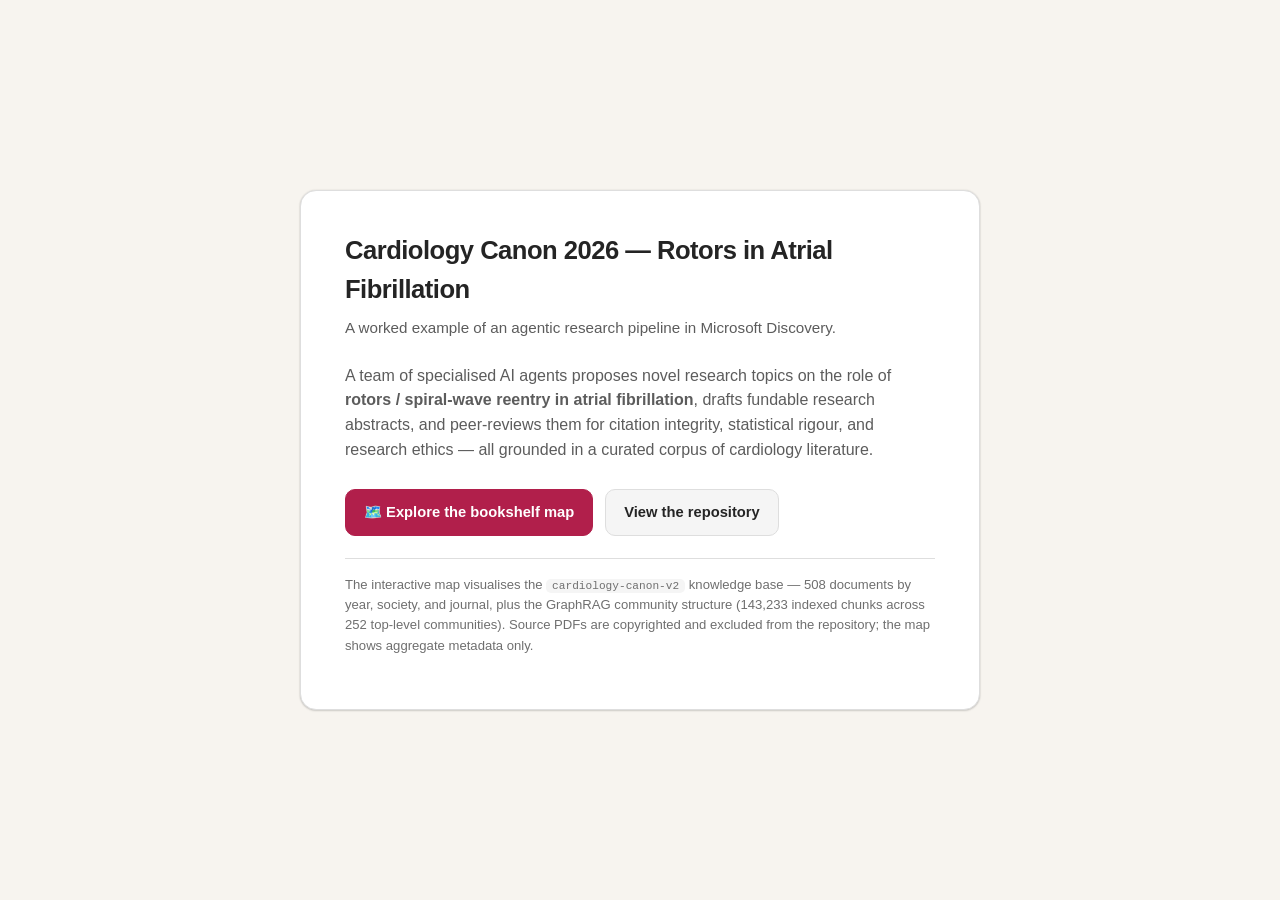
==== index.html @ 566639f8 "Add GitHub Pages landing page and .nojekyll Root index.html links to the interactive bookshelf map; " ====
<!DOCTYPE html>
<html lang="en">
<head>
<meta charset="UTF-8" />
<meta name="viewport" content="width=device-width, initial-scale=1.0" />
<title>Cardiology Canon 2026 — Rotors in Atrial Fibrillation</title>
<script>
  (() => {
    const param = new URLSearchParams(window.location.search).get("scoutTheme");
    const theme =
      param || (window.matchMedia("(prefers-color-scheme: dark)").matches ? "dark" : "light");
    document.documentElement.setAttribute("data-theme", theme);
  })();
</script>
<style>
:root {
  color-scheme: light;
  --cp-bg: #f7f4ef;
  --cp-surface: #ffffff;
  --cp-surface-soft: #f5f5f5;
  --cp-border: #dedede;
  --cp-text: #242424;
  --cp-text-muted: #5c5c5c;
  --cp-text-soft: #6f6f6f;
  --cp-accent: #b11f4b;
  --cp-accent-hover: #9a1a41;
  --cp-accent-soft: rgba(177, 31, 75, 0.08);
  --cp-accent-fg: #ffffff;
}
html[data-theme="dark"] {
  color-scheme: dark;
  --cp-bg: #3d3b3a;
  --cp-surface: #292929;
  --cp-surface-soft: #2e2e2e;
  --cp-border: #474747;
  --cp-text: #dedede;
  --cp-text-muted: #919191;
  --cp-text-soft: #b0b0b0;
  --cp-accent: #fd8ea1;
  --cp-accent-hover: #fb7b91;
  --cp-accent-soft: rgba(253, 142, 161, 0.14);
  --cp-accent-fg: #1a1a1a;
}
* { box-sizing: border-box; }
body {
  margin: 0; min-height: 100vh;
  display: flex; align-items: center; justify-content: center;
  font-family: "Segoe UI", Aptos, Calibri, -apple-system, BlinkMacSystemFont, sans-serif;
  background: var(--cp-bg); color: var(--cp-text); line-height: 1.55;
}
.card {
  max-width: 680px; margin: 24px; padding: 40px 44px;
  background: var(--cp-surface); border: 1px solid var(--cp-border);
  border-radius: 16px; box-shadow: 0 0 2px rgba(0,0,0,0.12), 0 1px 2px rgba(0,0,0,0.14);
}
h1 { margin: 0 0 6px; font-size: 1.6rem; letter-spacing: -0.02em; }
.tag { color: var(--cp-text-muted); margin: 0 0 24px; font-size: 0.95rem; }
p { color: var(--cp-text-muted); }
.actions { display: flex; flex-wrap: wrap; gap: 12px; margin: 26px 0 6px; }
a.btn {
  display: inline-flex; align-items: center; gap: 8px;
  padding: 11px 18px; border-radius: 10px; text-decoration: none;
  font-weight: 600; font-size: 0.92rem; border: 1px solid var(--cp-border);
}
a.primary { background: var(--cp-accent); color: var(--cp-accent-fg); border-color: var(--cp-accent); }
a.primary:hover { background: var(--cp-accent-hover); }
a.ghost { background: var(--cp-surface-soft); color: var(--cp-text); }
a.ghost:hover { border-color: var(--cp-accent); }
.note { margin-top: 22px; font-size: 0.82rem; color: var(--cp-text-soft); border-top: 1px solid var(--cp-border); padding-top: 16px; }
code { font-family: Consolas, "Courier New", monospace; background: var(--cp-surface-soft); padding: 1px 6px; border-radius: 5px; font-size: 0.85em; }
</style>
</head>
<body>
  <div class="card">
    <h1>Cardiology Canon 2026 &mdash; Rotors in Atrial Fibrillation</h1>
    <p class="tag">A worked example of an agentic research pipeline in Microsoft Discovery.</p>
    <p>
      A team of specialised AI agents proposes novel research topics on the role of
      <strong>rotors / spiral-wave reentry in atrial fibrillation</strong>, drafts fundable
      research abstracts, and peer-reviews them for citation integrity, statistical rigour,
      and research ethics &mdash; all grounded in a curated corpus of cardiology literature.
    </p>
    <div class="actions">
      <a class="btn primary" href="evaluation/bookshelf-map.html">&#128506;&#65039; Explore the bookshelf map</a>
      <a class="btn ghost" href="https://github.com/aslibass/rotorsatrialfib">View the repository</a>
    </div>
    <p class="note">
      The interactive map visualises the <code>cardiology-canon-v2</code> knowledge base &mdash;
      508 documents by year, society, and journal, plus the GraphRAG community structure
      (143,233 indexed chunks across 252 top-level communities). Source PDFs are copyrighted
      and excluded from the repository; the map shows aggregate metadata only.
    </p>
  </div>
</body>
</html>
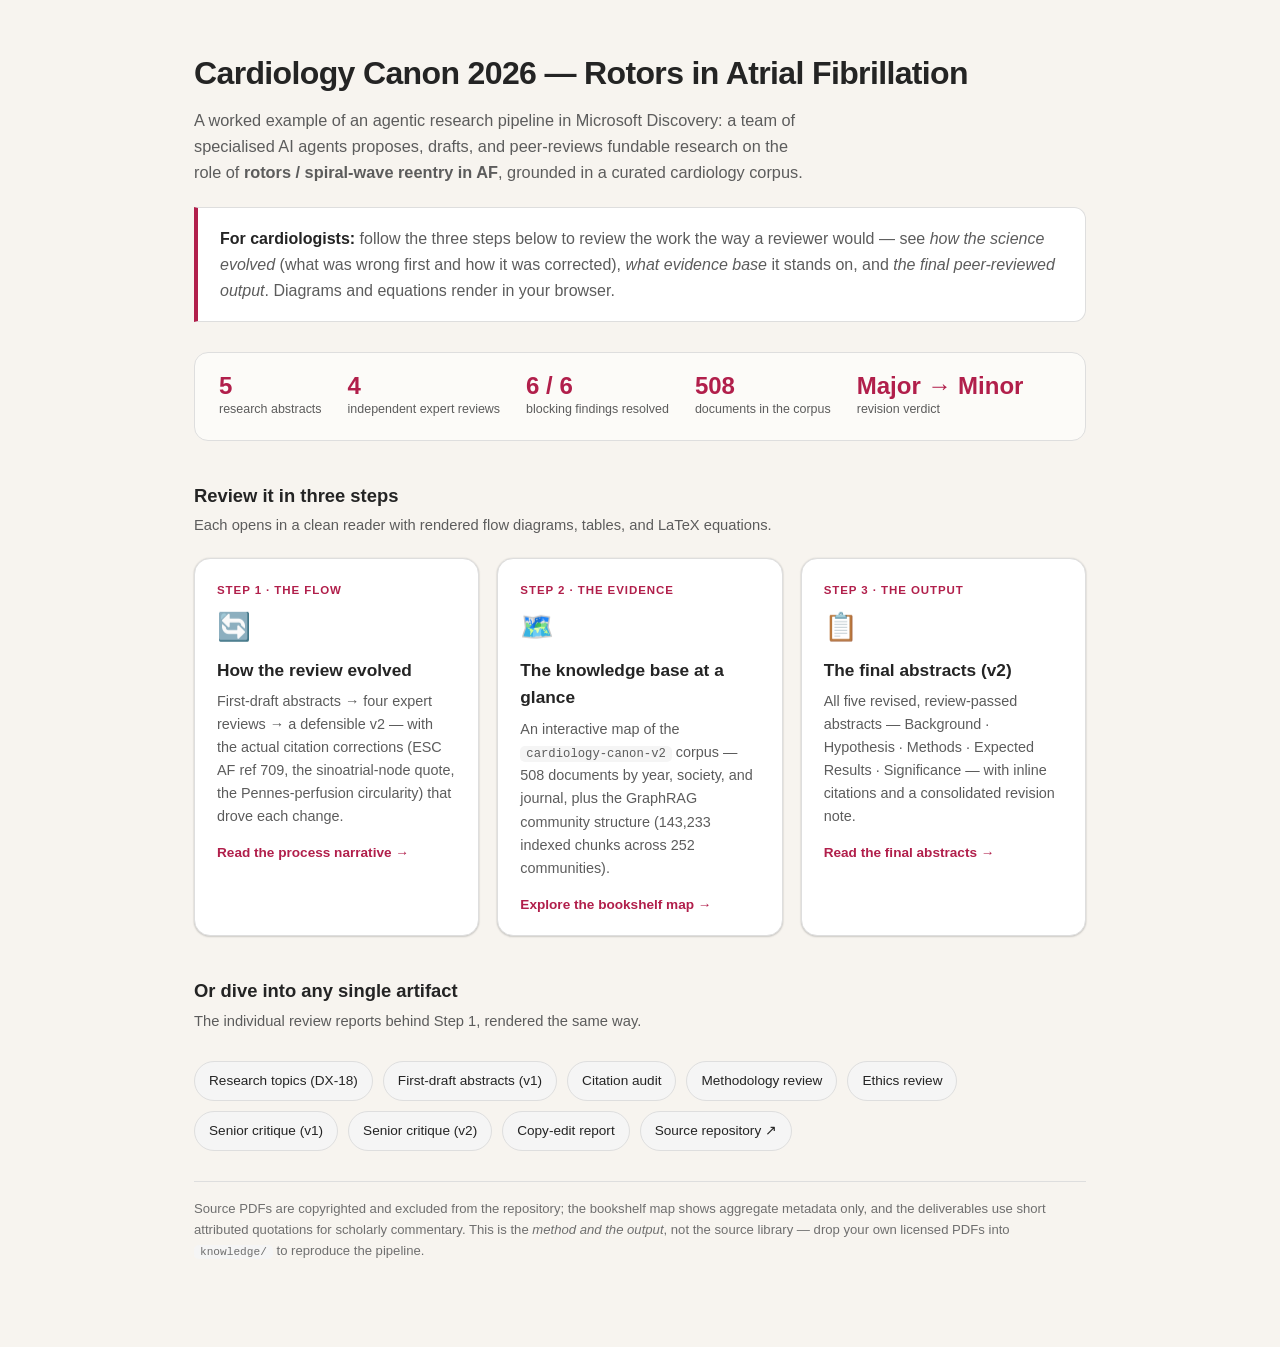
==== commit b3e7d631: "Add rendered document reader and cardiologist review journey for GitHub Pages reader.html renders an" ====
--- a/index.html
+++ b/index.html
@@ -16,6 +16,7 @@
 :root {
   color-scheme: light;
   --cp-bg: #f7f4ef;
+  --cp-bg-elevated: #fcfbf8;
   --cp-surface: #ffffff;
   --cp-surface-soft: #f5f5f5;
   --cp-border: #dedede;
@@ -30,6 +31,7 @@
 html[data-theme="dark"] {
   color-scheme: dark;
   --cp-bg: #3d3b3a;
+  --cp-bg-elevated: #343231;
   --cp-surface: #292929;
   --cp-surface-soft: #2e2e2e;
   --cp-border: #474747;
@@ -43,53 +45,116 @@
 }
 * { box-sizing: border-box; }
 body {
-  margin: 0; min-height: 100vh;
-  display: flex; align-items: center; justify-content: center;
+  margin: 0;
   font-family: "Segoe UI", Aptos, Calibri, -apple-system, BlinkMacSystemFont, sans-serif;
-  background: var(--cp-bg); color: var(--cp-text); line-height: 1.55;
+  background: var(--cp-bg); color: var(--cp-text); line-height: 1.6;
 }
-.card {
-  max-width: 680px; margin: 24px; padding: 40px 44px;
-  background: var(--cp-surface); border: 1px solid var(--cp-border);
-  border-radius: 16px; box-shadow: 0 0 2px rgba(0,0,0,0.12), 0 1px 2px rgba(0,0,0,0.14);
+.wrap { max-width: 940px; margin: 0 auto; padding: 48px 24px 72px; }
+header { margin-bottom: 8px; }
+h1 { margin: 0 0 8px; font-size: 2rem; letter-spacing: -0.02em; }
+.tag { color: var(--cp-text-muted); margin: 0; font-size: 1.02rem; max-width: 68ch; }
+.lede {
+  margin: 22px 0 8px; padding: 18px 22px; background: var(--cp-surface); color: var(--cp-text-muted);
+  border: 1px solid var(--cp-border); border-left: 4px solid var(--cp-accent); border-radius: 0 12px 12px 0;
 }
-h1 { margin: 0 0 6px; font-size: 1.6rem; letter-spacing: -0.02em; }
-.tag { color: var(--cp-text-muted); margin: 0 0 24px; font-size: 0.95rem; }
-p { color: var(--cp-text-muted); }
-.actions { display: flex; flex-wrap: wrap; gap: 12px; margin: 26px 0 6px; }
-a.btn {
-  display: inline-flex; align-items: center; gap: 8px;
-  padding: 11px 18px; border-radius: 10px; text-decoration: none;
-  font-weight: 600; font-size: 0.92rem; border: 1px solid var(--cp-border);
+.lede strong { color: var(--cp-text); }
+h2.section { font-size: 1.15rem; margin: 40px 0 4px; }
+.section-sub { color: var(--cp-text-muted); margin: 0 0 20px; font-size: 0.92rem; }
+.steps { display: grid; grid-template-columns: repeat(3, 1fr); gap: 18px; }
+@media (max-width: 820px) { .steps { grid-template-columns: 1fr; } }
+a.step {
+  display: flex; flex-direction: column; text-decoration: none; color: inherit;
+  background: var(--cp-surface); border: 1px solid var(--cp-border); border-radius: 16px;
+  padding: 22px 22px 20px; transition: border-color 0.15s, transform 0.15s;
+  box-shadow: 0 0 2px rgba(0,0,0,0.12), 0 1px 2px rgba(0,0,0,0.14);
 }
-a.primary { background: var(--cp-accent); color: var(--cp-accent-fg); border-color: var(--cp-accent); }
-a.primary:hover { background: var(--cp-accent-hover); }
-a.ghost { background: var(--cp-surface-soft); color: var(--cp-text); }
-a.ghost:hover { border-color: var(--cp-accent); }
-.note { margin-top: 22px; font-size: 0.82rem; color: var(--cp-text-soft); border-top: 1px solid var(--cp-border); padding-top: 16px; }
+a.step:hover { border-color: var(--cp-accent); transform: translateY(-2px); }
+.step .kicker { font-size: 0.72rem; font-weight: 700; letter-spacing: 0.08em; text-transform: uppercase; color: var(--cp-accent); }
+.step .icon { font-size: 1.7rem; margin: 6px 0 8px; }
+.step h3 { margin: 0 0 6px; font-size: 1.08rem; }
+.step p { margin: 0; font-size: 0.9rem; color: var(--cp-text-muted); }
+.step .go { margin-top: 14px; font-size: 0.85rem; font-weight: 600; color: var(--cp-accent); }
+.kpis { display: flex; flex-wrap: wrap; gap: 26px; margin: 30px 0 4px; padding: 20px 24px; background: var(--cp-bg-elevated); border: 1px solid var(--cp-border); border-radius: 14px; }
+.kpi .num { font-size: 1.5rem; font-weight: 700; color: var(--cp-accent); line-height: 1.1; }
+.kpi .lbl { font-size: 0.78rem; color: var(--cp-text-muted); }
+.morelinks { margin-top: 28px; display: flex; flex-wrap: wrap; gap: 10px; }
+a.chip { text-decoration: none; font-size: 0.85rem; padding: 8px 14px; border-radius: 999px; border: 1px solid var(--cp-border); background: var(--cp-surface-soft); color: var(--cp-text); }
+a.chip:hover { border-color: var(--cp-accent); color: var(--cp-accent); }
+.note { margin-top: 30px; font-size: 0.82rem; color: var(--cp-text-soft); border-top: 1px solid var(--cp-border); padding-top: 16px; }
 code { font-family: Consolas, "Courier New", monospace; background: var(--cp-surface-soft); padding: 1px 6px; border-radius: 5px; font-size: 0.85em; }
 </style>
 </head>
 <body>
-  <div class="card">
+<div class="wrap">
+  <header>
     <h1>Cardiology Canon 2026 &mdash; Rotors in Atrial Fibrillation</h1>
-    <p class="tag">A worked example of an agentic research pipeline in Microsoft Discovery.</p>
-    <p>
-      A team of specialised AI agents proposes novel research topics on the role of
-      <strong>rotors / spiral-wave reentry in atrial fibrillation</strong>, drafts fundable
-      research abstracts, and peer-reviews them for citation integrity, statistical rigour,
-      and research ethics &mdash; all grounded in a curated corpus of cardiology literature.
-    </p>
-    <div class="actions">
-      <a class="btn primary" href="evaluation/bookshelf-map.html">&#128506;&#65039; Explore the bookshelf map</a>
-      <a class="btn ghost" href="https://github.com/aslibass/rotorsatrialfib">View the repository</a>
-    </div>
-    <p class="note">
-      The interactive map visualises the <code>cardiology-canon-v2</code> knowledge base &mdash;
-      508 documents by year, society, and journal, plus the GraphRAG community structure
-      (143,233 indexed chunks across 252 top-level communities). Source PDFs are copyrighted
-      and excluded from the repository; the map shows aggregate metadata only.
-    </p>
+    <p class="tag">A worked example of an agentic research pipeline in Microsoft Discovery: a team of
+      specialised AI agents proposes, drafts, and peer-reviews fundable research on the role of
+      <strong>rotors / spiral-wave reentry in AF</strong>, grounded in a curated cardiology corpus.</p>
+  </header>
+
+  <div class="lede">
+    <strong>For cardiologists:</strong> follow the three steps below to review the work the way a reviewer would &mdash;
+    see <em>how the science evolved</em> (what was wrong first and how it was corrected), <em>what evidence base</em>
+    it stands on, and <em>the final peer-reviewed output</em>. Diagrams and equations render in your browser.
   </div>
+
+  <div class="kpis">
+    <div class="kpi"><div class="num">5</div><div class="lbl">research abstracts</div></div>
+    <div class="kpi"><div class="num">4</div><div class="lbl">independent expert reviews</div></div>
+    <div class="kpi"><div class="num">6 / 6</div><div class="lbl">blocking findings resolved</div></div>
+    <div class="kpi"><div class="num">508</div><div class="lbl">documents in the corpus</div></div>
+    <div class="kpi"><div class="num">Major &rarr; Minor</div><div class="lbl">revision verdict</div></div>
+  </div>
+
+  <h2 class="section">Review it in three steps</h2>
+  <p class="section-sub">Each opens in a clean reader with rendered flow diagrams, tables, and LaTeX equations.</p>
+  <div class="steps">
+    <a class="step" href="reader.html?doc=process-narrative">
+      <span class="kicker">Step 1 &middot; The flow</span>
+      <span class="icon">&#128260;</span>
+      <h3>How the review evolved</h3>
+      <p>First-draft abstracts &rarr; four expert reviews &rarr; a defensible v2 &mdash; with the actual citation
+         corrections (ESC AF ref 709, the sinoatrial-node quote, the Pennes-perfusion circularity) that drove each change.</p>
+      <span class="go">Read the process narrative &rarr;</span>
+    </a>
+    <a class="step" href="evaluation/bookshelf-map.html">
+      <span class="kicker">Step 2 &middot; The evidence</span>
+      <span class="icon">&#128506;&#65039;</span>
+      <h3>The knowledge base at a glance</h3>
+      <p>An interactive map of the <code>cardiology-canon-v2</code> corpus &mdash; 508 documents by year, society,
+         and journal, plus the GraphRAG community structure (143,233 indexed chunks across 252 communities).</p>
+      <span class="go">Explore the bookshelf map &rarr;</span>
+    </a>
+    <a class="step" href="reader.html?doc=abstracts-v2">
+      <span class="kicker">Step 3 &middot; The output</span>
+      <span class="icon">&#128203;</span>
+      <h3>The final abstracts (v2)</h3>
+      <p>All five revised, review-passed abstracts &mdash; Background &middot; Hypothesis &middot; Methods &middot;
+         Expected Results &middot; Significance &mdash; with inline citations and a consolidated revision note.</p>
+      <span class="go">Read the final abstracts &rarr;</span>
+    </a>
+  </div>
+
+  <h2 class="section">Or dive into any single artifact</h2>
+  <p class="section-sub">The individual review reports behind Step 1, rendered the same way.</p>
+  <div class="morelinks">
+    <a class="chip" href="reader.html?doc=topics">Research topics (DX-18)</a>
+    <a class="chip" href="reader.html?doc=abstracts-v1">First-draft abstracts (v1)</a>
+    <a class="chip" href="reader.html?doc=citation-audit">Citation audit</a>
+    <a class="chip" href="reader.html?doc=methodology">Methodology review</a>
+    <a class="chip" href="reader.html?doc=ethics">Ethics review</a>
+    <a class="chip" href="reader.html?doc=critique-v1">Senior critique (v1)</a>
+    <a class="chip" href="reader.html?doc=critique-v2">Senior critique (v2)</a>
+    <a class="chip" href="reader.html?doc=copyedit">Copy-edit report</a>
+    <a class="chip" href="https://github.com/aslibass/rotorsatrialfib">Source repository &#8599;</a>
+  </div>
+
+  <p class="note">
+    Source PDFs are copyrighted and excluded from the repository; the bookshelf map shows aggregate metadata only,
+    and the deliverables use short attributed quotations for scholarly commentary. This is the <em>method and the output</em>,
+    not the source library &mdash; drop your own licensed PDFs into <code>knowledge/</code> to reproduce the pipeline.
+  </p>
+</div>
 </body>
 </html>
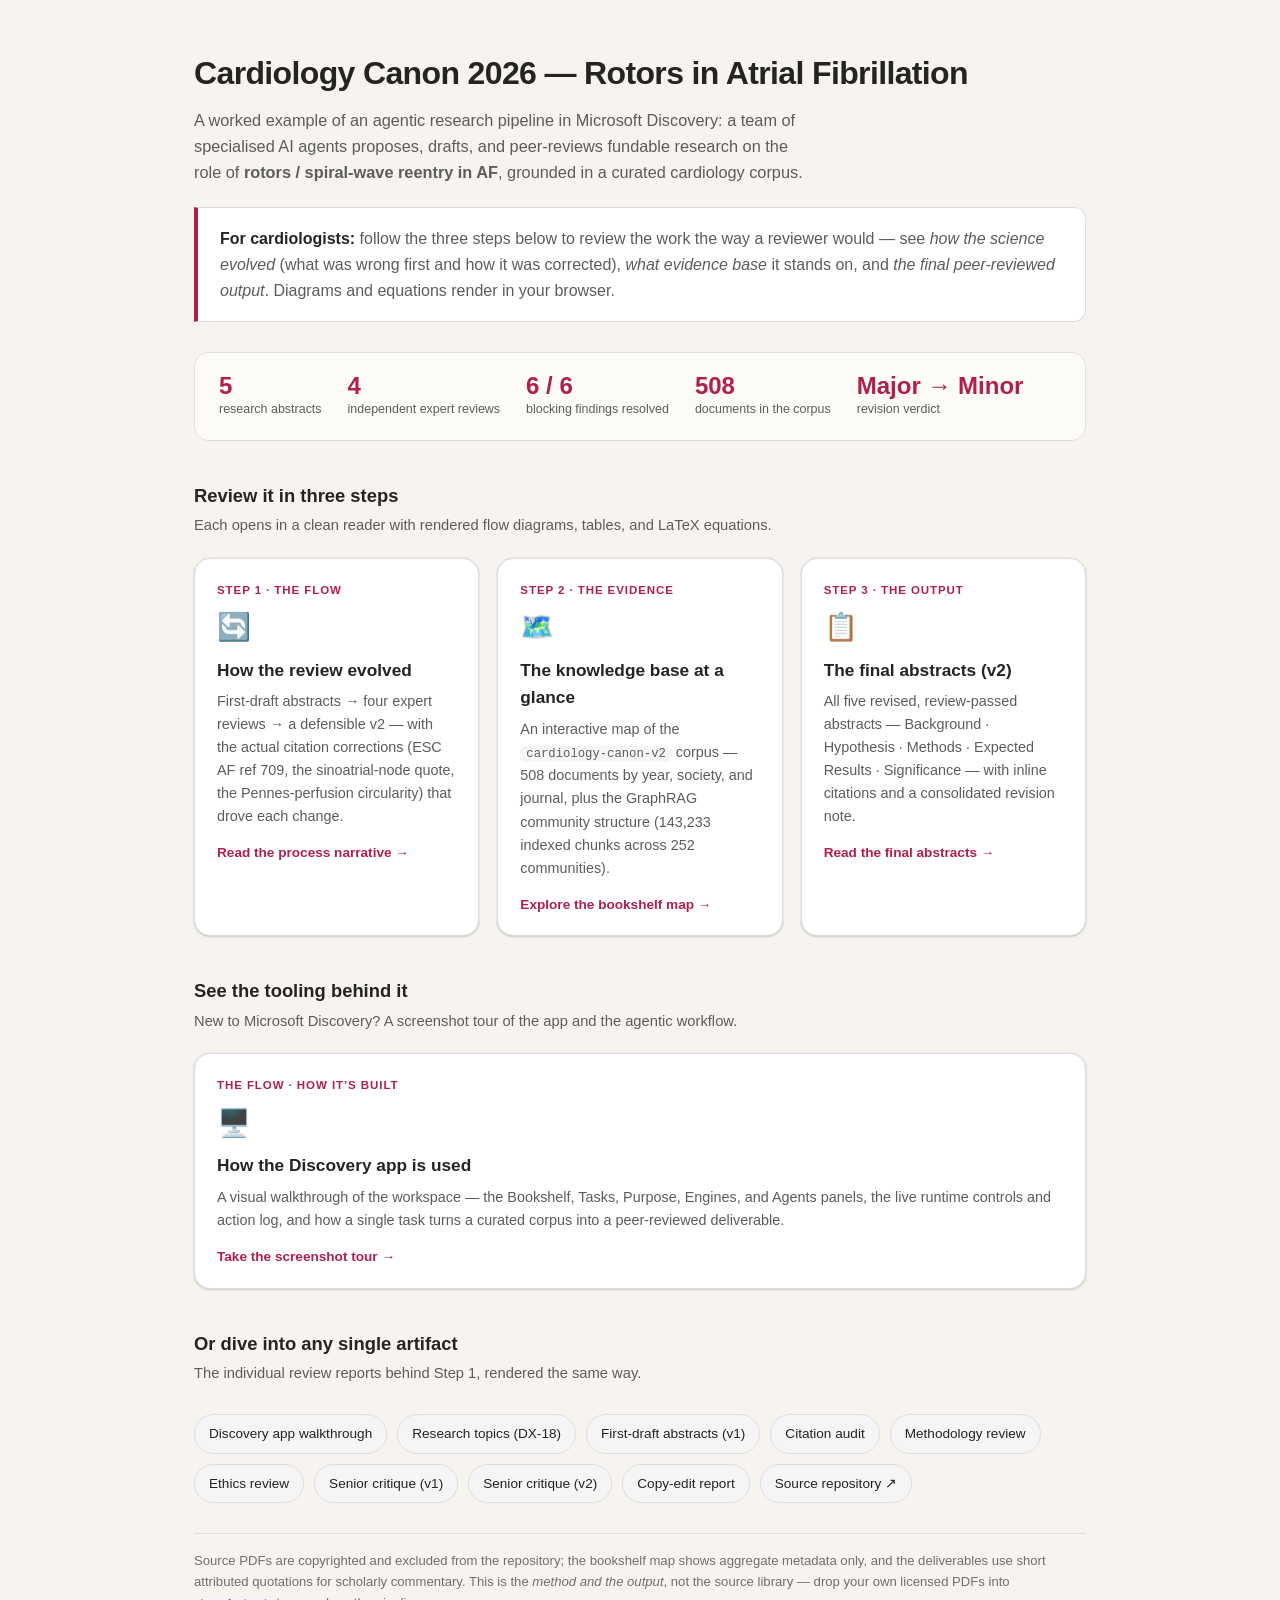
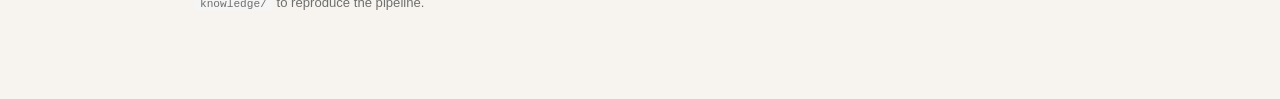
==== commit 503e19ea: "Add Discovery app visual walkthrough to docs and Pages site Co-authored-by: Copilot <223556219+Copil" ====
--- a/index.html
+++ b/index.html
@@ -136,9 +136,24 @@
     </a>
   </div>
 
+  <h2 class="section">See the tooling behind it</h2>
+  <p class="section-sub">New to Microsoft Discovery? A screenshot tour of the app and the agentic workflow.</p>
+  <div class="steps" style="grid-template-columns: 1fr;">
+    <a class="step" href="reader.html?doc=walkthrough">
+      <span class="kicker">The flow &middot; how it&rsquo;s built</span>
+      <span class="icon">&#128421;&#65039;</span>
+      <h3>How the Discovery app is used</h3>
+      <p>A visual walkthrough of the workspace &mdash; the Bookshelf, Tasks, Purpose, Engines, and Agents panels,
+         the live runtime controls and action log, and how a single task turns a curated corpus into a
+         peer-reviewed deliverable.</p>
+      <span class="go">Take the screenshot tour &rarr;</span>
+    </a>
+  </div>
+
   <h2 class="section">Or dive into any single artifact</h2>
   <p class="section-sub">The individual review reports behind Step 1, rendered the same way.</p>
   <div class="morelinks">
+    <a class="chip" href="reader.html?doc=walkthrough">Discovery app walkthrough</a>
     <a class="chip" href="reader.html?doc=topics">Research topics (DX-18)</a>
     <a class="chip" href="reader.html?doc=abstracts-v1">First-draft abstracts (v1)</a>
     <a class="chip" href="reader.html?doc=citation-audit">Citation audit</a>
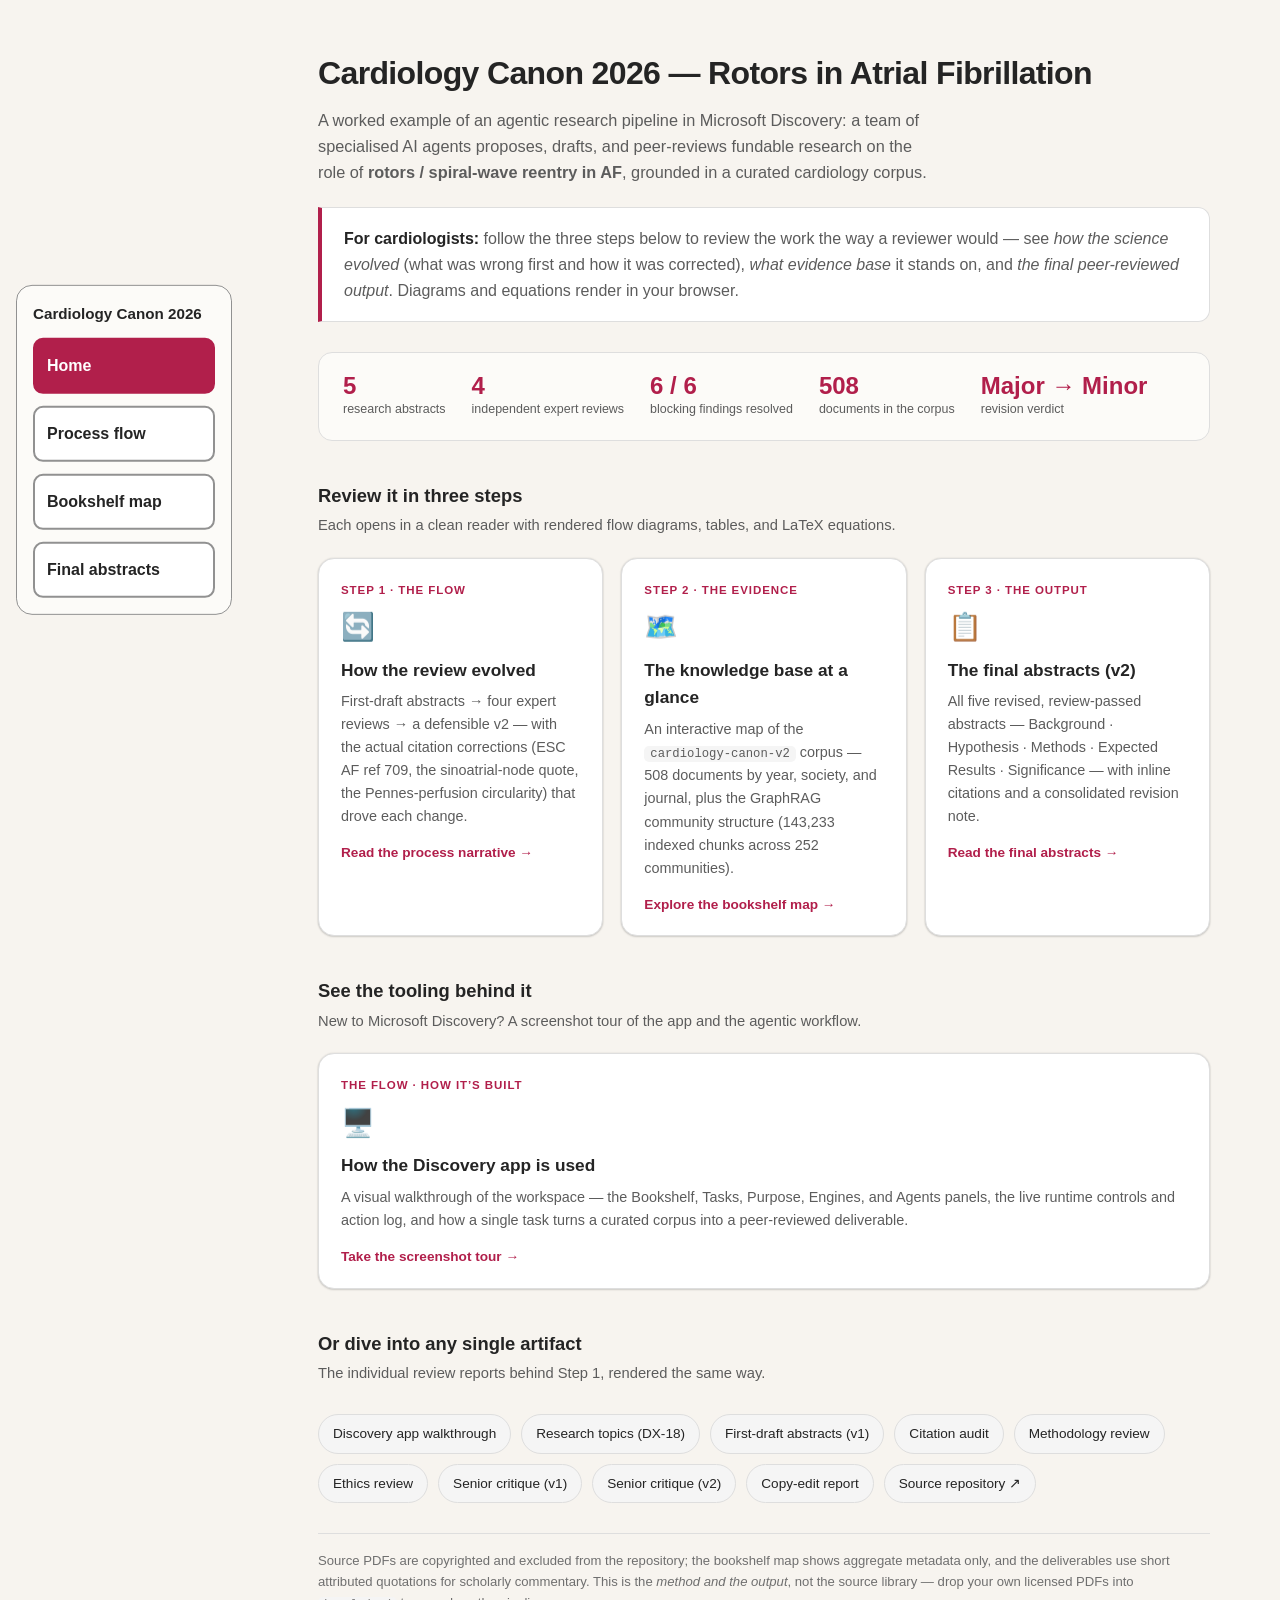
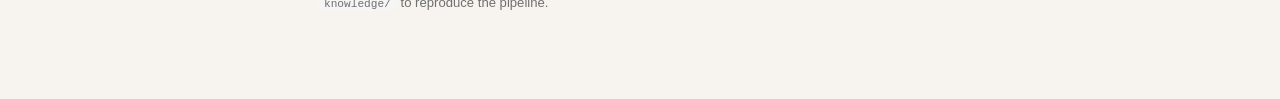
==== commit bfa59f93: "Add responsive left-side website navigation Co-authored-by: Copilot App <223556219+Copilot@users.nor" ====
--- a/index.html
+++ b/index.html
@@ -83,8 +83,16 @@
 .note { margin-top: 30px; font-size: 0.82rem; color: var(--cp-text-soft); border-top: 1px solid var(--cp-border); padding-top: 16px; }
 code { font-family: Consolas, "Courier New", monospace; background: var(--cp-surface-soft); padding: 1px 6px; border-radius: 5px; font-size: 0.85em; }
 </style>
+<link rel="stylesheet" href="site-navigation.css" />
 </head>
 <body>
+<nav class="site-nav" aria-label="Main navigation">
+  <span class="brand">Cardiology Canon 2026</span>
+  <a href="index.html" aria-current="page">Home</a>
+  <a href="reader.html?doc=process-narrative">Process flow</a>
+  <a href="evaluation/bookshelf-map.html">Bookshelf map</a>
+  <a href="reader.html?doc=abstracts-v2">Final abstracts</a>
+</nav>
 <div class="wrap">
   <header>
     <h1>Cardiology Canon 2026 &mdash; Rotors in Atrial Fibrillation</h1>
--- a/site-navigation.css
+++ b/site-navigation.css
@@ -0,0 +1,131 @@
+:root {
+  color-scheme: light;
+  --cp-bg: #f7f4ef;
+  --cp-bg-elevated: #fcfbf8;
+  --cp-surface: #ffffff;
+  --cp-surface-soft: #f5f5f5;
+  --cp-border: #dedede;
+  --cp-border-strong: #919191;
+  --cp-text: #242424;
+  --cp-text-muted: #5c5c5c;
+  --cp-text-soft: #6f6f6f;
+  --cp-accent: #b11f4b;
+  --cp-accent-hover: #9a1a41;
+  --cp-accent-soft: rgba(177, 31, 75, 0.08);
+  --cp-accent-fg: #ffffff;
+  --cp-success: #16a34a;
+  --cp-danger: #dc2626;
+  --cp-warning: #f59e0b;
+  --cp-link: #0078d4;
+  --cp-shadow: 0 18px 48px rgba(0, 0, 0, 0.12);
+  --cp-overlay: rgba(255, 255, 255, 0.8);
+  --cp-panel: rgba(255, 255, 255, 0.86);
+  --cp-panel-strong: rgba(255, 255, 255, 0.96);
+  --cp-sheen: rgba(255, 255, 255, 0.55);
+  --cp-highlight: rgba(177, 31, 75, 0.12);
+}
+html[data-theme="dark"] {
+  color-scheme: dark;
+  --cp-bg: #3d3b3a;
+  --cp-bg-elevated: #343231;
+  --cp-surface: #292929;
+  --cp-surface-soft: #2e2e2e;
+  --cp-border: #474747;
+  --cp-border-strong: #5f5f5f;
+  --cp-text: #dedede;
+  --cp-text-muted: #919191;
+  --cp-text-soft: #b0b0b0;
+  --cp-accent: #fd8ea1;
+  --cp-accent-hover: #fb7b91;
+  --cp-accent-soft: rgba(253, 142, 161, 0.14);
+  --cp-accent-fg: #1a1a1a;
+  --cp-success: #4ade80;
+  --cp-danger: #f87171;
+  --cp-warning: #fbbf24;
+  --cp-link: #4da6ff;
+  --cp-shadow: 0 18px 48px rgba(0, 0, 0, 0.32);
+  --cp-overlay: rgba(41, 41, 41, 0.88);
+  --cp-panel: rgba(41, 41, 41, 0.72);
+  --cp-panel-strong: rgba(41, 41, 41, 0.96);
+  --cp-sheen: rgba(255, 255, 255, 0.04);
+  --cp-highlight: rgba(253, 142, 161, 0.12);
+}
+
+body { padding-left: 248px; }
+.site-nav {
+  position: fixed;
+  left: 16px;
+  top: 50%;
+  transform: translateY(-50%);
+  z-index: 20;
+  width: 216px;
+  max-height: calc(100dvh - 160px);
+  overflow-y: auto;
+  display: flex;
+  flex-direction: column;
+  gap: 12px;
+  padding: 16px;
+  background: var(--cp-bg-elevated);
+  border: 1px solid var(--cp-border-strong);
+  border-radius: 16px;
+}
+.site-nav .brand { font-size: 0.95rem; font-weight: 700; }
+.site-nav a {
+  display: flex;
+  align-items: center;
+  min-height: 56px;
+  padding: 12px;
+  border: 2px solid var(--cp-border-strong);
+  border-radius: 0.625rem;
+  background: var(--cp-surface);
+  color: var(--cp-text);
+  font-size: 1rem;
+  font-weight: 600;
+  line-height: 1.3;
+  text-decoration: none;
+}
+.site-nav a:hover { border-color: var(--cp-accent); background: var(--cp-accent-soft); }
+.site-nav a[aria-current="page"] {
+  border-color: var(--cp-accent);
+  background: var(--cp-accent);
+  color: var(--cp-accent-fg);
+}
+.site-nav a:focus-visible, .site-nav select:focus-visible {
+  outline: 3px solid var(--cp-accent);
+  outline-offset: 3px;
+}
+.doc-jump { display: flex; flex-direction: column; gap: 8px; font-size: 0.9rem; font-weight: 600; }
+.doc-jump select {
+  width: 100%;
+  min-height: 48px;
+  padding: 8px;
+  font: inherit;
+  background: var(--cp-surface);
+  color: var(--cp-text);
+  border: 1px solid var(--cp-border-strong);
+  border-radius: 0.625rem;
+}
+
+/* Keep the controls below the disabled top region on narrow displays too. */
+@media (max-width: 760px) {
+  body { padding-left: 0; padding-bottom: calc(156px + env(safe-area-inset-bottom)); }
+  body.reader-page { padding-bottom: calc(244px + env(safe-area-inset-bottom)); }
+  .site-nav {
+    left: 0;
+    top: auto;
+    bottom: 0;
+    transform: none;
+    width: 100%;
+    max-height: calc(100dvh - 80px);
+    display: grid;
+    grid-template-columns: repeat(2, minmax(0, 1fr));
+    gap: 8px;
+    padding: 12px 16px calc(12px + env(safe-area-inset-bottom));
+    border-radius: 16px 16px 0 0;
+  }
+  .site-nav .brand { display: none; }
+  .site-nav a { justify-content: center; text-align: center; }
+  .doc-jump { grid-column: 1 / -1; gap: 4px; }
+  .wrap { padding-left: 16px; padding-right: 16px; }
+  .doc { padding: 24px 20px; overflow-x: auto; }
+}
